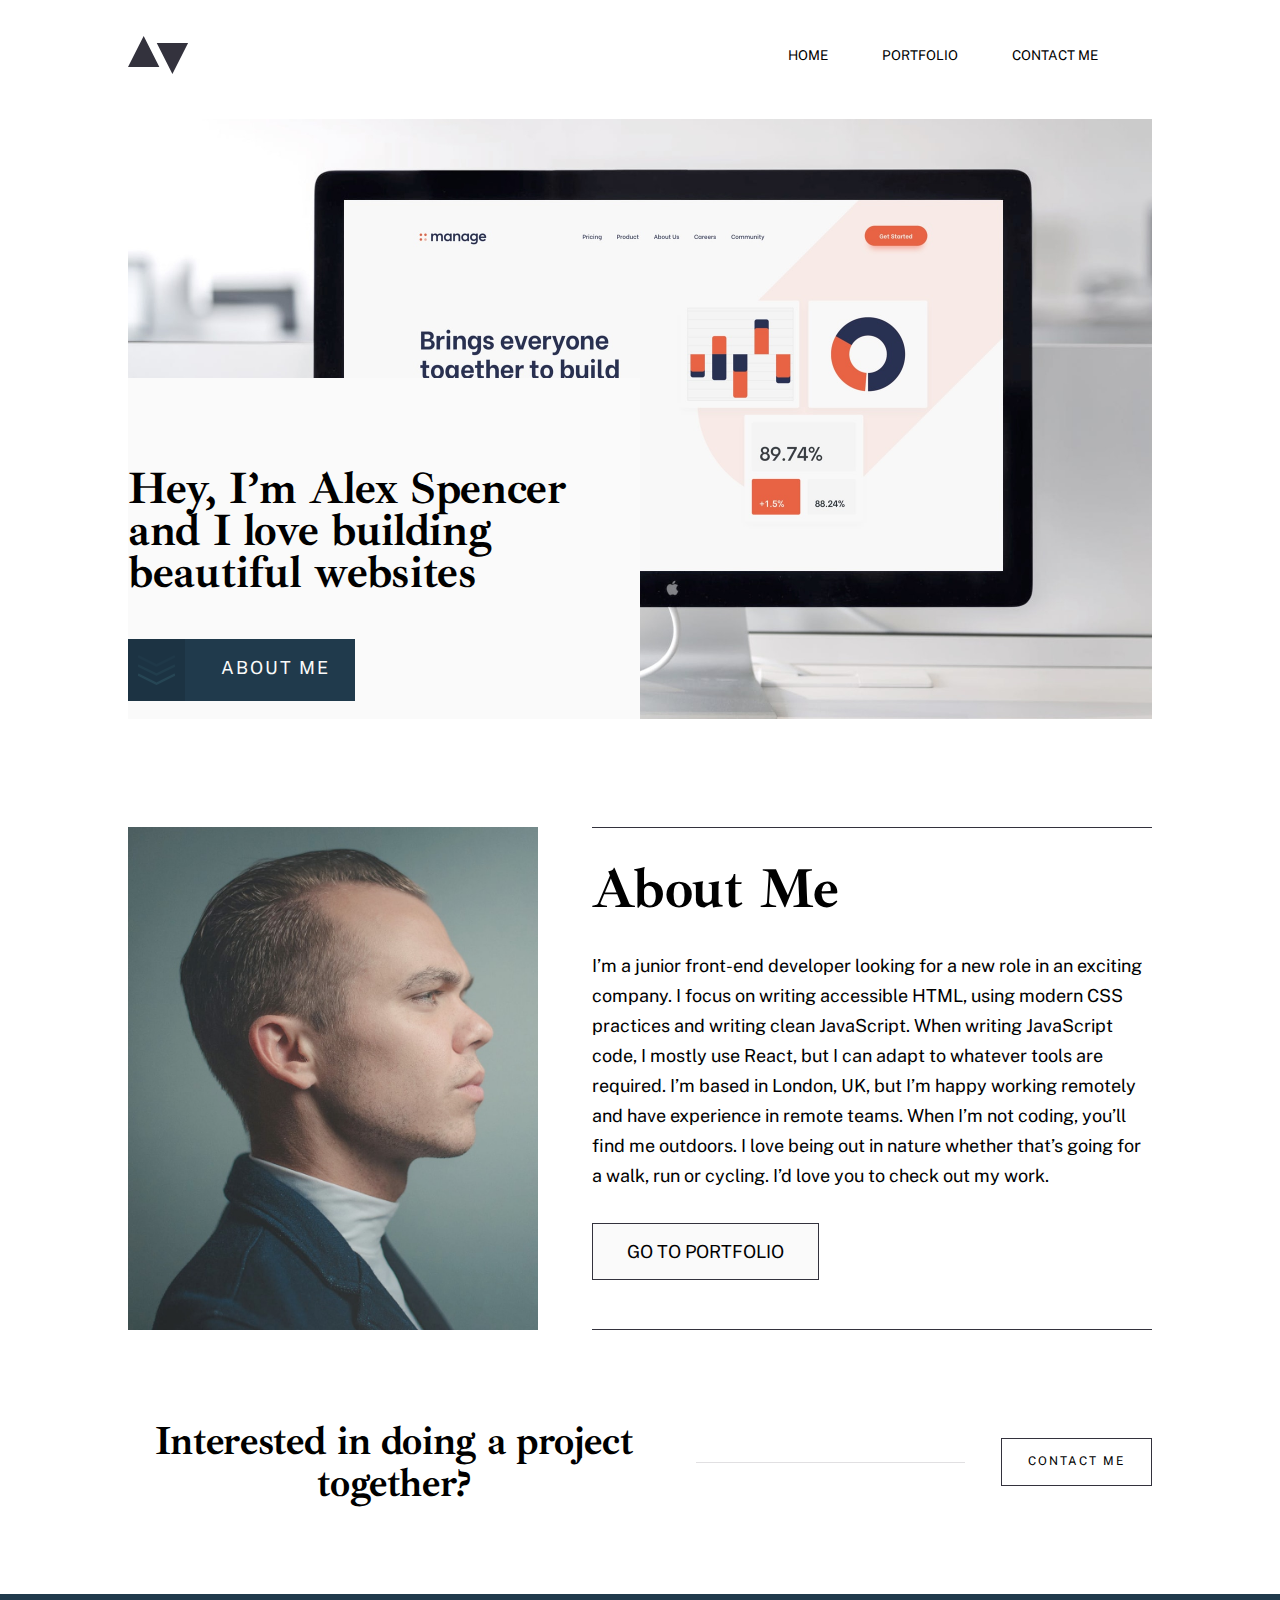
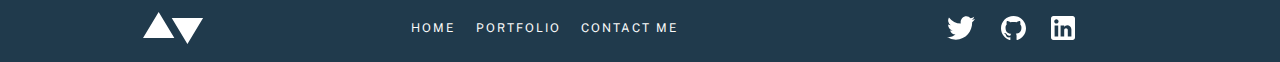
==== index.html @ ee43ae6a "Initial Commit" ====
<!DOCTYPE html>
<html lang="en">
<head>
  <meta charset="UTF-8">
  <meta name="viewport" content="width=device-width, initial-scale=1.0">

  <link rel="icon" type="image/png" sizes="32x32" href="./images/favicon-32x32.png">
  
  <title>Frontend Mentor | Minimalist Portfolio</title>
  <link rel="stylesheet" href="assets/css/app.css">
  <link rel="preconnect" href="https://fonts.googleapis.com">
  <link rel="preconnect" href="https://fonts.gstatic.com" crossorigin>
  <link href="https://fonts.googleapis.com/css2?family=Ibarra+Real+Nova:wght@400;700&family=Public+Sans&display=swap" rel="stylesheet">
</head>
<body>

    <!-- MAIN HEADER -->
    <header>
        <div class="container header--container flex-row-item space-b">
            <img src="assets/images/logo.svg" alt="Logo Image" class="main--logo">
            <nav class="nav">
                <div class="nav__menu">
                    <p class="body__three menu-item">Home</p>
                    <p class="body__three menu-item">Portfolio</p>
                    <p class="body__three menu-item">Contact Me</p>
                </div>
                <div class="nav__block">
                    <div class="nav__bar "></div>
                    <div class="nav__bar "></div>
                    <div class="nav__bar "></div>
                </div>
            </nav>
        </div>
    </header>

    <!-- HERO SECTION -->
    <section class="hero">
        <div class="container hero--container">
            <img src="assets/images/homepage/mobile/image-homepage-hero@2x.jpg" alt="Homepage Hero Image" class="hero__img mobile">
            <div class="hero__msg">
                <p class="heading heading__one">Hey, I’m Alex Spencer and I love building beautiful websites</p>
                <div class="btn bg__dark">
                    <img src="assets/images/icons/down-arrows.svg" alt="Arrow Down Icon" class="down-arrow-icon">
                    <p class="btn__text">About Me</p>
                </div>
            </div>
        </div>
    </section>

    <!-- ABOUT ME SECTION -->
    <section class="about-me">
        <div class="container about-me-container">
            <img src="assets/images/homepage/mobile/image-homepage-profile@2x.jpg" alt="" class="about-me-img mobile">
            <img src="assets/images/homepage/tablet/image-homepage-profile@2x.jpg" alt="" class="about-me-img tablet">
            <img src="assets/images/homepage/desktop/image-homepage-profile@2x.jpg" alt="" class="about-me-img desktop">
            <div class="about-me-details">
                <p class="heading heading__one about--heading">About Me</p>
                <p class="body__one">
                    I’m a junior front-end developer looking for a new role in an exciting company. 
                    I focus on writing accessible HTML, using modern CSS practices and writing clean 
                    JavaScript. When writing JavaScript code, I mostly use React, but I can adapt to 
                    whatever tools are required. I’m based in London, UK, but I’m happy working remotely 
                    and have experience in remote teams. When I’m not coding, you’ll find me outdoors. 
                    I love being out in nature whether that’s going for a walk, run or cycling. I’d love 
                    you to check out my work.
                </p>
                <div class="btn bg__light about-me-btn">Go to Portfolio</div>
            </div>
        </div>
    </section>

    <!-- CONTACT SECTION -->
    <section class="contact">
        <div class="container contact--container">
            <p class="heading heading__one align__center">Interested in doing a project together?</p>
            <div class="black__bar"></div>
            <div class="btn contact-btn">Contact Me </div>
        </div>
    </section>
    
    <!-- FOOTER -->
    <footer class="footer bg__dark">
        <div class="container footer--container">
            <img src="assets/images/icons/logo-light.svg" alt="Logo Image" class="main--logo footer--logo">
            <div class="footer-links align__center">
                <p class="body__two footer-link">Home</p>
                <p class="body__two footer-link">Portfolio</p>
                <p class="body__two footer-link">Contact Me</p>
            </div>
            <div class="footer-icon-bar flex--icons">
                <img src="assets/images/icons/twitter-light.svg" alt="" class="footer-icon tw">
                <img src="assets/images/icons/github-light.svg" alt="" class="footer-icon git">
                <img src="assets/images/icons/linkedin-light.svg" alt="" class="footer-icon in">
            </div>
        </div>
    </footer>

    <script src="assets/js/main.js"></script>
</body>
</html>
---- assets/css/app.css ----
:root{
    --clr-primary-100: #5fb482;
    --clr-primary-200: #203a4c;
    --clr-primary-300: #33323d;

    --clr-secondary-100: #fafafa;
    --clr-secondary-200: #eaeaeb;
    --clr-secondary-300: #f43030;

    --ff-primary: 'Ibarra Real Nova', sans-serif;
    --ff-accent: 'Public Sans', sans-serif;
}
*, *::before, *::after {
    box-sizing: border-box;
}
body{
    margin: 0;
    font-family: var(--ff-accent);
    font-size: 18px;
}
img{
    display: block;
    max-width: 100%;
}
.heading{
    font-family: var(--ff-primary);
    font-weight: 700;
}
.heading__one{
    font-size: 3.125em;
    line-height: 50px;
    letter-spacing: -0.45px;
}
.heading__two{
    font-size: 2.5em;
    line-height: 42px;
    letter-spacing: -0.36px;
}
.heading__three{
    font-size: 2em;
    line-height: 36px;
    letter-spacing: -0.29px;
}
.body__one, .body__two{
    font-family: var(--ff-accent);
    font-weight: 400;
    line-height: 30px;
}
.body__one{
    font-size: 1em;
}
.body__two{
    font-size: 0.938em;
}
.body__three{
    font-size: 0.75em;
}
.bg__black{
    background-color: var(--clr-primary-300);
}
.bg__dark{
    background-color: var(--clr-primary-200);
}
.bg__light{
    background-color: var(--clr-secondary-100);
}
.align__center{
    text-align: center;
}
.container{
    width: 80%;
    max-width: 480px;
    margin: 0 auto;
}
.header--container{
    margin-top: 2em;
    display: flex;
    flex-direction: row;
    justify-content: space-between;
}
.hero--container{
    margin-top: 2.5em;
}
.about-me-container{
    margin-top: 6em;
}
.contact--container{
    margin-top: 5em;
}
.footer--container{
    padding: 4em 2em 4em 2em;
}

.nav__menu{
    display: none; 
}
.nav__menu.active__menu{
    display: block;
    position: absolute;
    top: 5em;
    /* right: 4em; */
    text-align: center;
    color: var(--clr-secondary-100);
    background-color: #000;
    text-transform: uppercase;
    font-size: 12px;
    padding: 2.5em 0;
    cursor: pointer;
    transform: translateX(-15.5em);
    transition: transform 100ms ease-in-out;
}
.nav__menu.active__menu .menu-item{
    padding: 0 7em 0 7em;
}
.nav__menu.active__menu .menu-item:hover{
    color: rgb(174, 174, 174);
}
.nav__menu.active__menu .menu-item:last-of-type{
    padding: 0 3em 0 3em;
}
.nav__block{
    position: relative;
    width: 2em;
    height: 2em;
    display: flex;
    justify-content: center;
    align-items: center;
    cursor: pointer;
    overflow: hidden;
}
.nav__block .nav__bar{
    position: absolute;
    width: 1.8em;
    height: 0.15em;
    background-color: var(--clr-primary-300);
    transition: 0.5s;
}
.nav__block .nav__bar:nth-child(1){
    transform: translateY(-0.625em);
}
.nav__block.active .nav__bar:nth-child(1){
    width: 1.8em;
    transform: translateY(0px) rotate(45deg);
    transition-delay: 0.125s;
}
.nav__block .nav__bar:nth-child(2){
    transform: translateY(0.625em);
}
.nav__block.active .nav__bar:nth-child(2){
    width: 0.8em;
    transform: translateY(0px) rotate(315deg);
    transition-delay: 0.25s;
}
.nav__block.active .nav__bar:nth-child(3){
    transform: translateX(1.925em);
}
.btn{
    width: 100%;
    max-width: 12.625em;
    display: flex;
    flex-direction: row;
    justify-content: space-evenly;
}
.btn__text{
    text-transform: uppercase;
    color: var(--clr-secondary-100);
    padding: 0px 25px 0px 25px;
    letter-spacing: 2px;
}
.down-arrow-icon{
    width: 25%;
    padding: 15px 10px;
    background-color: #000;
    opacity: 0.1;
    margin-inline: 0 auto;
}
.about-me-img.tablet, .about-me-img.desktop{
    display: none;
}
.about-me-details{
    margin-top: 2em;
    border-top: 1px solid var(--clr-primary-300);
    border-bottom: 1px solid var(--clr-primary-300);;
}
.about--heading{
    margin-top: 0.65em;
    margin-bottom: 0.65em;
}
.about-me-btn{
    padding: 17px 25px 17px 26px;
    border: 1px solid var(--clr-primary-300);
    text-transform: uppercase;
    margin-top: 1.8em;
    margin-bottom: 2.738em;
}
.black__bar{
    display: none;
}
.contact-btn{
    width: 10.125em;
    padding: 17px 22px 17px 25px;
    border: 1px solid var(--clr-primary-300);
    text-transform: uppercase;
    margin: 0 auto;
}
.footer{
    /*  */
    margin-top: 5em;
}
.flex--icons{
    display: flex;
    flex-direction: row;
    justify-content: space-evenly;
}
.main--logo.footer--logo{
    margin: 0 auto;
}
.footer-links{
    color: var(--clr-secondary-100);
    text-transform: uppercase;
    letter-spacing: 2px;
}
.footer-link:first-of-type{
    margin-top: 2.5em;
}
.footer-link{
    margin-bottom: 2em;
}
.footer-icon-bar{
    margin-top: 2.5em;
    margin-bottom: 3.5em;
}
.footer-icon.git{
    margin-left: -2em;
    margin-right: -2em;
}
.projects--container{
    margin-top: 2em;
}
.project__details{
    margin-top: 2em;
    border-top: 2px solid #33323d09;
    border-bottom: 2px solid #33323d09;
}
.project__img.mobile{
    margin-top: 2em;
}
.project__img.tablet, .project__img.desktop{
    display: none;
}
p.heading.heading__one.project__heading{
    font-size: 40px;
    line-height: 42px;
    letter-spacing: -0.36px;
    margin-bottom: unset;
}
.btn.bg__white{
    background-color: white;
    border: 1px solid #33323d;
    margin-bottom: 2em;
}
p.btn__text.project--btn{
    color: var(--clr-primary-300);
}
.project--info{
    margin-top: 2em;
    border-top: 2px solid #33323d09;
    border-bottom: 2px solid #33323d09;
}
.project--info.border--off{
    border-top: unset;
    border-bottom: unset;
}
.project--tag{
    font-size: 13px;
    line-height: 30px;
    font-weight: 700;
    color: var(--clr-primary-100);
}
.project--tag.capitalize{
    text-transform: capitalize;
}
.btn.bg__white.project{
    margin-top: 2em;
}
.project--background, .static--previews{
    font-size: 2em;
    line-height: 42px;
    font-weight: 400;
    letter-spacing: -0.29px;
    text-transform: capitalize;
}
.project--shuffler{
    margin-top: 2em;
    display: grid;
    grid-template-columns: repeat(2, 1fr);
}
.shuffle--left{
    border-top: 2px solid #33323d09;
    border-bottom: 2px solid #33323d09;
    border-right: 2px solid #33323d09;
}
.shuffle--right{
    border-top: 2px solid #33323d09;
    border-bottom: 2px solid #33323d09;
}
.previous--project, .next--project{
    font-family: var(--ff-primary);
    font-size: 32px;
    margin: 0.5em 0 0 0;
}
.next--project{
    margin-top: 1em;
    text-align: right;
}
.previous, .next{
    font-size: 16px;
    margin: unset;
    color: var(--clr-primary-300);
    opacity: 0.5;
    mix-blend-mode: normal;
    padding-bottom: 2em;
}
.arrow--icon.right, .next{
    float: right;
}
.contact--card{
    border-top: 2px solid #33323d09;
    border-bottom: 2px solid #33323d09;
    margin-top: 2em;
}
p.heading.heading__one.contact--heading, p.heading.heading__one.form--heading{
    margin-top: 0.5em;
    margin-bottom: 0.5em;
    font-size: 40px;
    line-height: 42px;
    letter-spacing: -0.36px;
}
label.body__one.form{
    display: block;
    font-size: 13px;
    margin-bottom: 0.8em;
}
.contact-icon-bar.flex--icons{
    justify-content: unset;
    margin-top: 2em;
    margin-bottom: 2em;
}
.contact-icon:nth-of-type(1), .contact-icon:nth-of-type(2){
    margin-right: 1em;
}
input, textarea{
    display: block;
    width: 100%;
    /* background-color: var(--clr-primary-300);
    opacity: 0.1; */
    padding-left: 0.6em;
    
}
::placeholder{
    color: var(--clr-primary-300);
    font-size: 13px;
    opacity: 40%;
}
input#name, input#email, input#message{
    margin-bottom: 1em;
    height: 48px;
}
.btn.bg__dark.contact--btn{
    margin-top: 2em;
}
.btn__text.contact--text{
    font-size: 12px;
    line-height: 14.1px;
    letter-spacing: 2px;
    padding: 1em 0 1em 0;
}
@media (min-width: 480px) {
    .container{
        max-width: 720px;
    }
    .nav__block{
        display: none;
    }
    .nav{
        width: 70%;
    }
    .nav__menu{
        /* width: 60%; */
        display: flex;
        justify-content: space-evenly;
        text-transform: uppercase;
    }
    .menu-item{
        margin: 0.8em 0;
    }
    .hero__img.mobile{
        display: none;
    }
    .hero--container{
        background-image: url("../images/homepage/tablet/image-homepage-hero@2x.jpg");
        background-size: cover;
        background-position: center;
        height: 600px;
        display: grid;
    }
    .hero__msg{
        background: #fafafa;
        width: 80%;
        grid-column-start: 1;
        grid-column-end: 3;
        grid-row-start: 16;
        grid-row-end: 17;
    }
    .hero__msg .heading{
        font-size: 2.5em;
        line-height: 42px;
        letter-spacing: -0.36px;
        padding: 1em 1em 0 0;
    }
    .about-me-container{
        display: flex;
        flex-direction: row;
    }
    .about-me-img.mobile, .about-me-img.desktop{
        display: none;
    }
    .about-me-img.tablet{
        display: block;
        min-width: 17.563em;
        width: 100%;
        object-fit: cover;
    
    }
    .about-me-details{
        /* width: 15em; */
        margin-top: 0;
        margin-left: 3em;
    }
    .contact--container{
        display: flex;
        flex-direction: row;
        justify-content: space-evenly;
    }
    p.heading.heading__one.align__center{
        font-size: 40px;
        line-height: 42px;
        letter-spacing: -0.36px;
        margin-top: unset;
        margin-bottom: unset;
    }
    .black__bar{
        display: block;
        width: 7.063rem;
        height: 1px;
        align-self: center;
        background-color: #33323d;
        margin-right: 2em;
        margin-left: 2em;
        opacity: 0.15;
    }
    .contact-btn{
        padding: 1.2em 0 0 0;
        align-self: center;
        font-size: 12px ;
        line-height: 14.1px;
        letter-spacing: 2px;
        width: 26rem;
        height: 48px;
    }
    .footer--container{
        max-width: 1100px;
        width: 100%;
        padding: 1em 0;
        display: flex;
        flex-direction: row;
        justify-content: space-around;
        align-items: center;
    }
    .footer-icon-bar{
        margin-bottom: 0;
    }
    .footer-links{
        width: 309px;
        display: flex;
        flex-direction: row;
        justify-content: space-evenly;
        align-items: center;
    }
    .footer-links.align__center{
        text-align: unset;
    }
    .footer-link{
        margin: 0;
        font-size: 12px;
        line-height: 14.1px;
        letter-spacing: 2px;
    }
    .footer-link:first-of-type{
        margin-top: 0;
    }
    .main--logo.footer--logo{
        margin: 0;
    }
    .footer-icon-bar.flex--icons{
        margin: 0;
        width: 14em;
        height: 24px;
    }
    .project{
        display: flex;
        flex-direction: row;
        justify-content: space-between;
    }
    .project--two, .project--four{
        flex-direction: row-reverse;
    }
    .project--two, .project--three, .project--four{
        margin-top: 2em;
    }
    .project__img.tablet{
        display: block;
        width: 339px;
        height: 314px;
        margin-top: 5em;
    }
    .project__details{
        width: 281px;
        height: 418px;
    }
    .project__img.mobile, .project__img.desktop{
        display: none;
    }
    img.project__img.tablet.hero{
        display: block;
        width: unset;
        height: unset;
        margin-top: 4em;
    }
    .project--info.main{
        display: grid;
        grid-template-columns: repeat(2, 1fr);
        grid-template-rows: 82px;
    }
    .project--tag.base, .project--tag.capitalize.place, .btn.bg__white.project{
        grid-column: 1/2; 
    }
    .project--tag.base{
        margin-bottom: 2em;
    }
    .heading.heading__one.project__heading{
        margin-top: unset;
    }
    .body__one, .project--tag.base, .project--tag.capitalize.place{
        margin: unset;
    }
    .btn.bg__white.project{
        margin-top: 1em;
        margin-bottom: 1em;
    }
    .project__img.tablet.static{
        display: block;
        width: unset;
        height: unset;
        margin-top: 2em;
    }
}
@media (min-width: 801px) {
    .container{
        max-width: 1180px;
    }
    .nav__menu{
        justify-content: unset;
        float: right;
    }
    .menu-item{
        margin-right: 4em;
    }
    .hero--container{
        background-image: url("../images/homepage/desktop/image-homepage-hero@2x.jpg");
        background-size: cover;
        background-position: center;
    }
    .hero__msg{
        width: 50%;
    }
    .about-me-img.mobile, .about-me-img.tablet{
        display: none;
    }
    .about-me-img.desktop{
        display: block;
        max-width: 40%;
        object-fit: cover;
        /* width: 100%; */
    }
    .black__bar{
        width: 18em;
    }
    .project__img.desktop{
        display: block;
        width: 540px;
        height: 500px;
        margin-top: 2em;
    }
    .project__details{
        width: 350px;
        height: 500px;
    }
    .project__img.mobile, .project__img.tablet{
        display: none;
    }
    img.project__img.tablet.hero{
        display: none;
    }
    .project--container{
        display: grid;
        grid-template-columns: repeat(2, 1fr);
    }
    img.project__img.desktop.hero--desk{
        width: unset;
        height: unset;
        margin-top: 4em;
        grid-column: 1/3;
    }
    .project--info.main{
        margin-top: 4em;
        width: 350px;
        grid-column: 1/2;
        grid-row: 2/3;
    }
    .body__one, .project--tag.capitalize.place, .btn.bg__white.project{
        grid-column: 1/3;
    }
    .project--info.border--off.static--div{
        grid-column: 2/3;
    }
    div.project--shuffler{
        grid-column: 1/3;
    }
    img.project__img.tablet.static{
        display: none;
    }
    img.project__img.desktop.static{
        display: block;
        width: unset;
        height: unset;
    }
    .contact--card, .contact--form{
        display: grid;
        grid-template-columns: repeat(2, 1fr);
    }
    form{
        margin-top: 1em;
    }
    .heading.heading__one.contact--heading{
        /* width: 350px;
        height: 42px; */
        grid-column: 1/2;
    }
    .body__one.contact__body{
        grid-column: 2/3;
        grid-row: 1/3;
    }
    .contact-icon-bar.flex--icons{
        grid-column: 2/3;
    }
    .btn.bg__dark.contact--btn{
        grid-column: 2/3;
    }
}
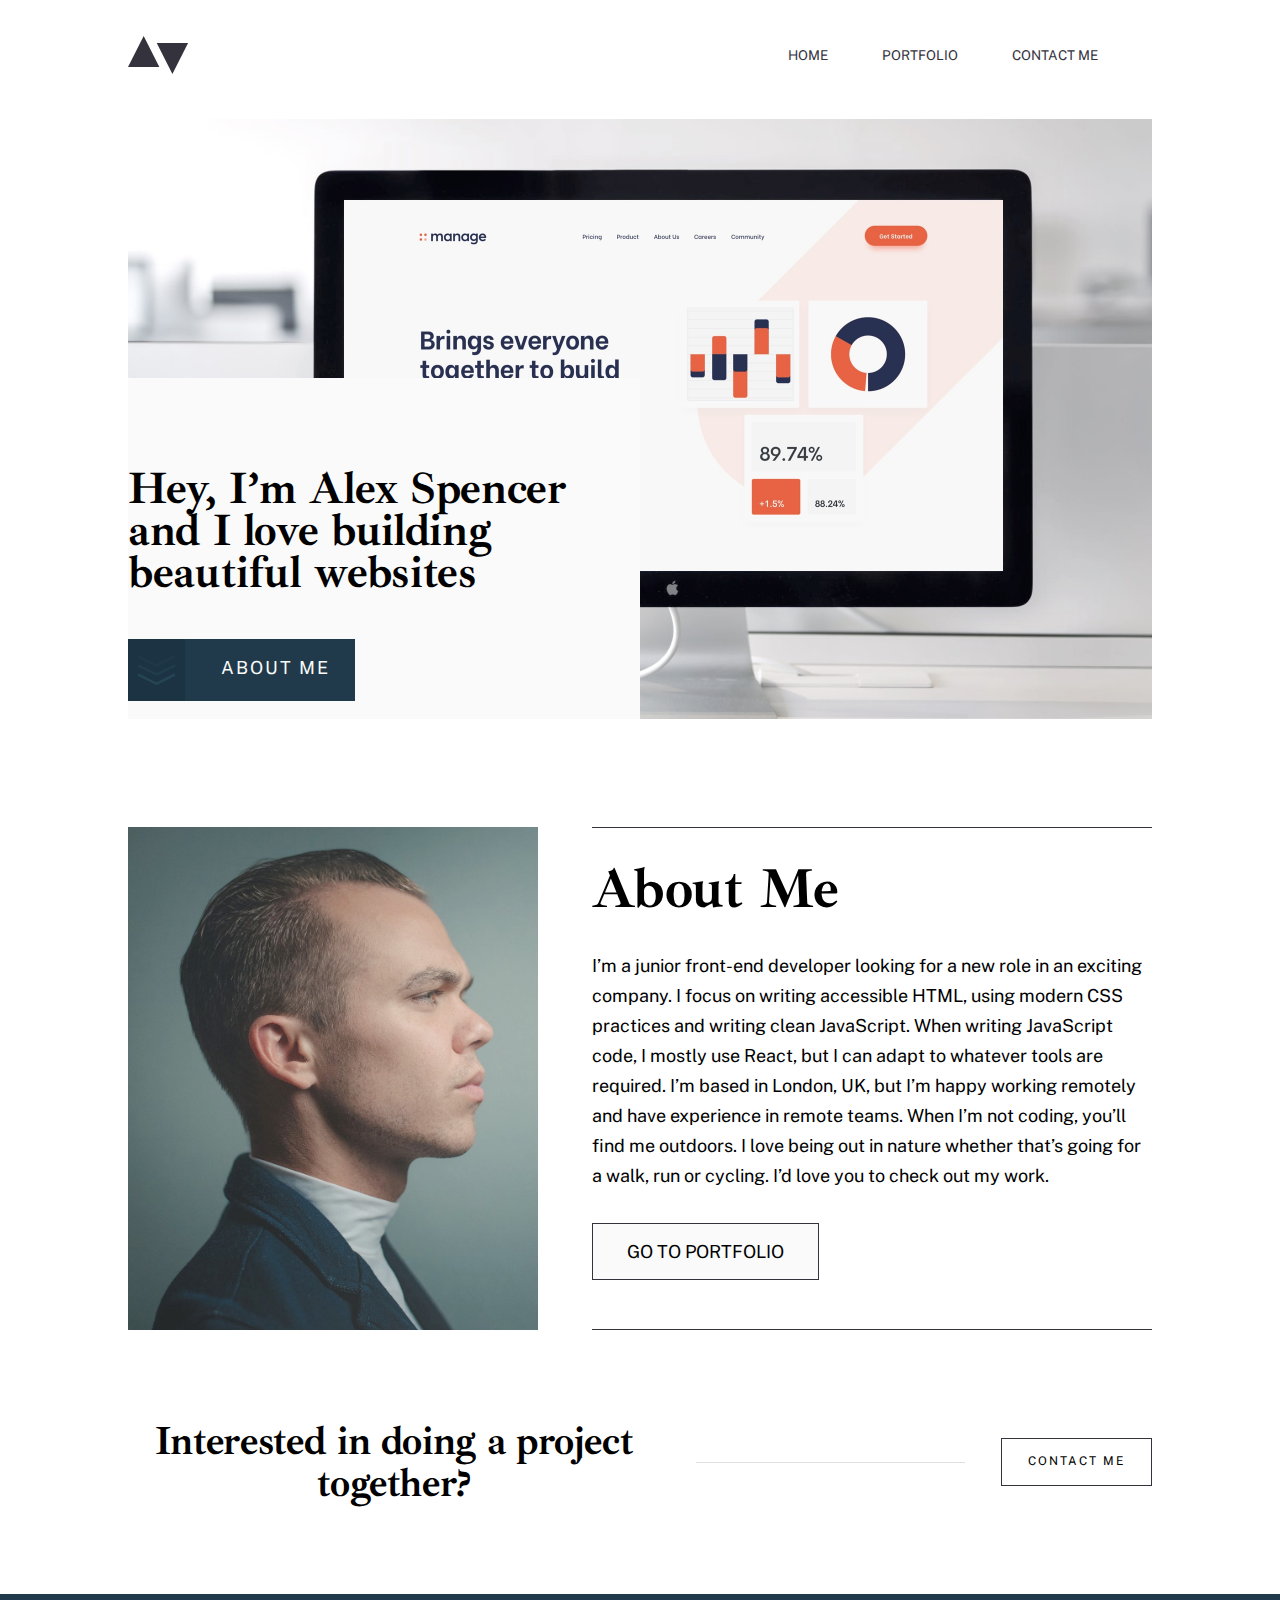
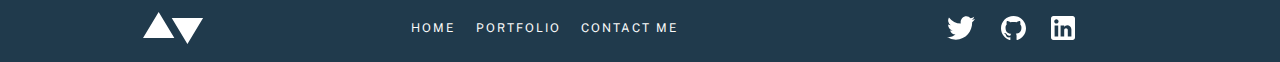
==== commit a18b6a81: "Added CSS modifications" ====
--- a/index.html
+++ b/index.html
@@ -20,9 +20,15 @@
             <img src="assets/images/logo.svg" alt="Logo Image" class="main--logo">
             <nav class="nav">
                 <div class="nav__menu">
-                    <p class="body__three menu-item">Home</p>
-                    <p class="body__three menu-item">Portfolio</p>
-                    <p class="body__three menu-item">Contact Me</p>
+                    <p class="body__three menu-item">
+                        <a href="#home" target="_blank">Home</a> 
+                    </p>
+                    <p class="body__three menu-item">
+                        <a href="portfolio.html">Portfolio</a>
+                    </p>
+                    <p class="body__three menu-item">
+                        <a href="contact.html">Contact Me</a>
+                    </p>
                 </div>
                 <div class="nav__block">
                     <div class="nav__bar "></div>
--- a/assets/css/app.css
+++ b/assets/css/app.css
@@ -21,6 +21,13 @@
 img{
     display: block;
     max-width: 100%;
+}
+a{
+    text-decoration: none;
+    color: var(--clr-primary-300);
+}
+a:hover{
+    color: var(--clr-primary-100);
 }
 .heading{
     font-family: var(--ff-primary);
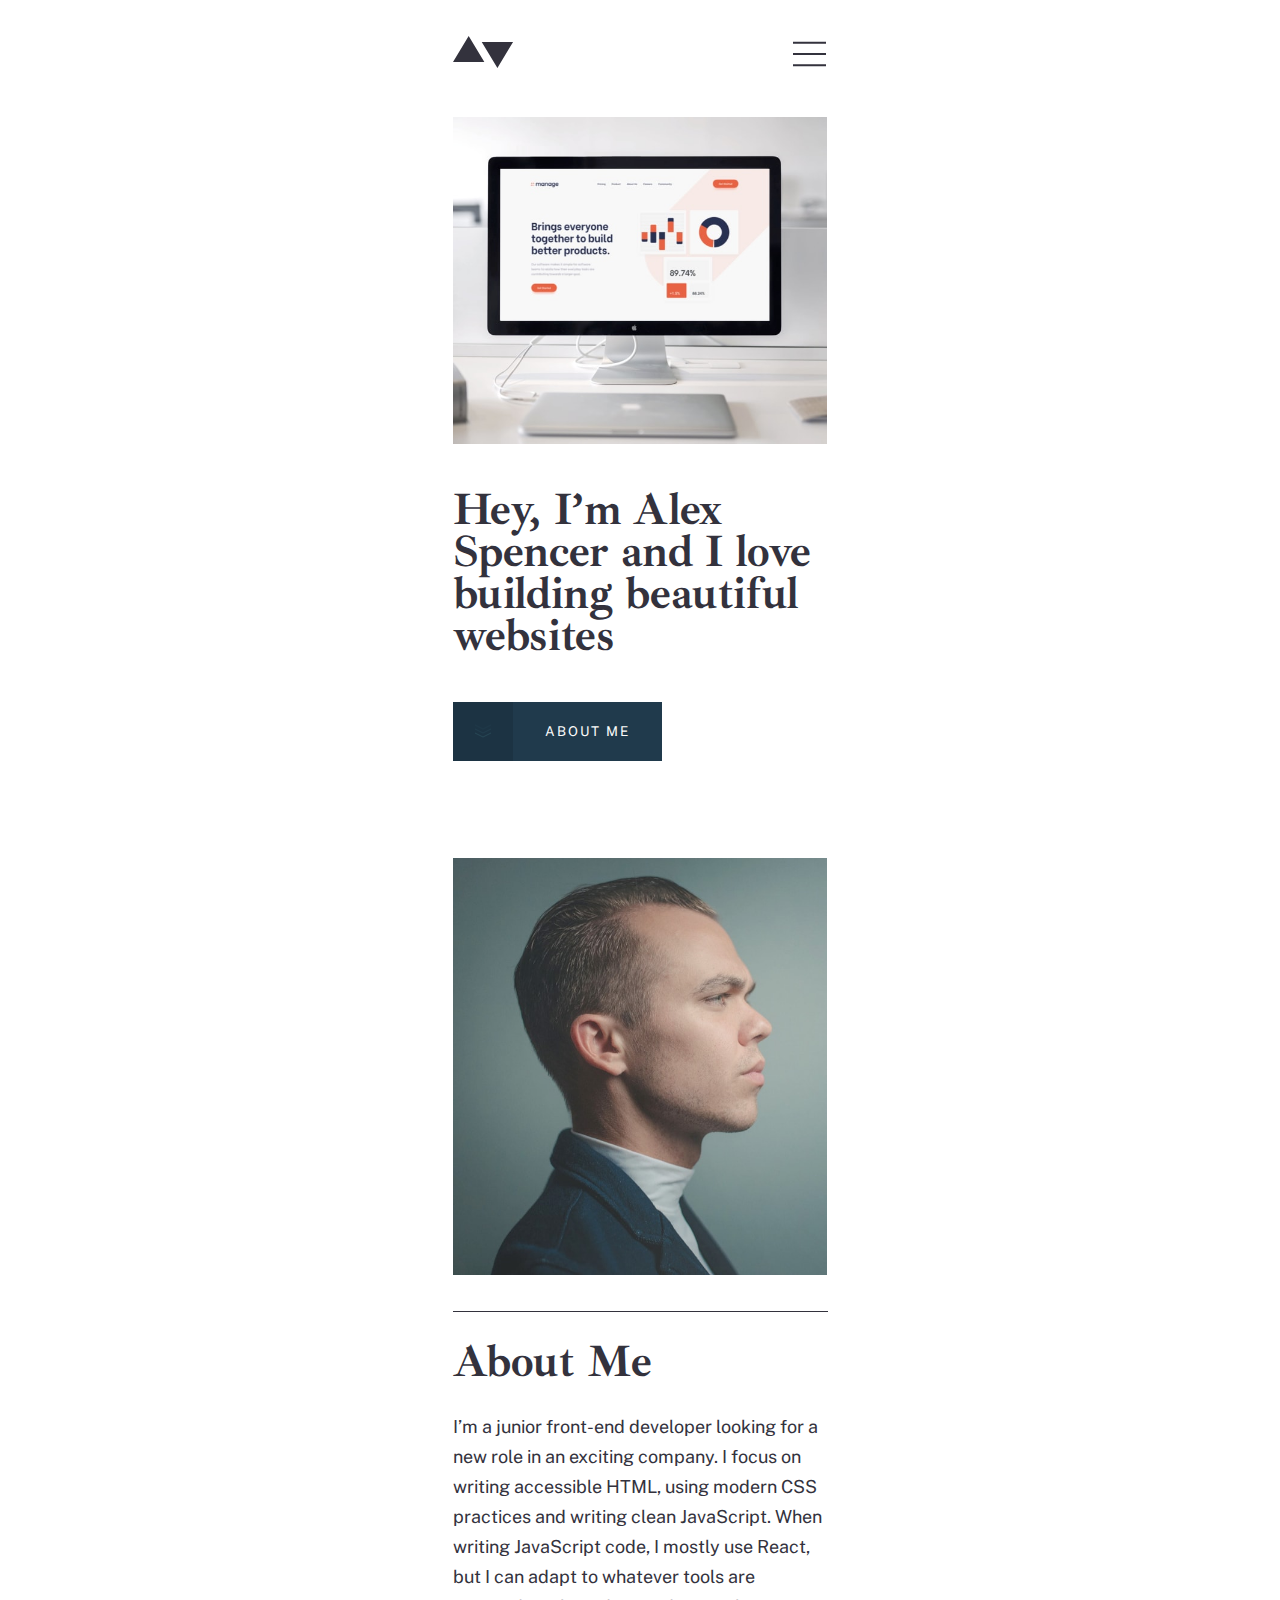
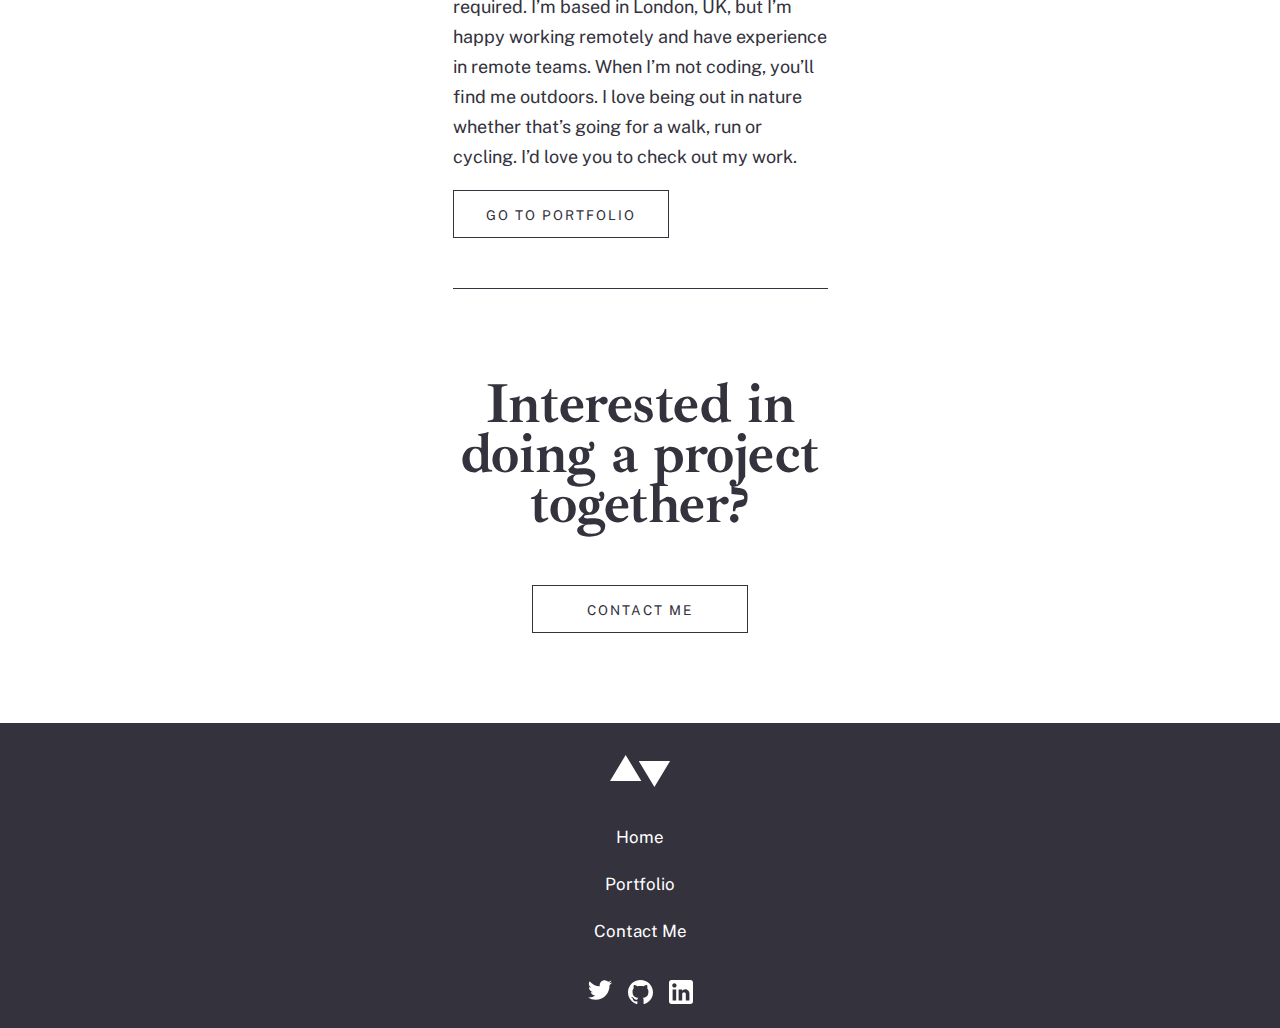
==== commit 3131c465: "modified html and css" ====
--- a/index.html
+++ b/index.html
@@ -16,18 +16,18 @@
 
     <!-- MAIN HEADER -->
     <header>
-        <div class="container header--container flex-row-item space-b">
+        <div class="container header--container">
             <img src="assets/images/logo.svg" alt="Logo Image" class="main--logo">
             <nav class="nav">
                 <div class="nav__menu">
                     <p class="body__three menu-item">
-                        <a href="#home" target="_blank">Home</a> 
+                        <a href="#home" target="_blank" class="header--link">Home</a> 
                     </p>
                     <p class="body__three menu-item">
-                        <a href="portfolio.html">Portfolio</a>
+                        <a href="portfolio.html"  class="header--link">Portfolio</a>
                     </p>
                     <p class="body__three menu-item">
-                        <a href="contact.html">Contact Me</a>
+                        <a href="contact.html"  class="header--link">Contact Me</a>
                     </p>
                 </div>
                 <div class="nav__block">
@@ -44,10 +44,12 @@
         <div class="container hero--container">
             <img src="assets/images/homepage/mobile/image-homepage-hero@2x.jpg" alt="Homepage Hero Image" class="hero__img mobile">
             <div class="hero__msg">
-                <p class="heading heading__one">Hey, I’m Alex Spencer and I love building beautiful websites</p>
-                <div class="btn bg__dark">
-                    <img src="assets/images/icons/down-arrows.svg" alt="Arrow Down Icon" class="down-arrow-icon">
-                    <p class="btn__text">About Me</p>
+                <p class="heading heading__two">Hey, I’m Alex Spencer and I love building beautiful websites</p>
+                <div class="btn hero--btn">
+                    <a href="#about-me" class="hero--link bg--dim">
+                        <img src="assets/images/icons/down-arrows.svg" alt="Arrow Down Icon" class="down-arrow-icon">
+                        <p class="body__three btn__text">About Me</p>
+                    </a>
                 </div>
             </div>
         </div>
@@ -60,7 +62,7 @@
             <img src="assets/images/homepage/tablet/image-homepage-profile@2x.jpg" alt="" class="about-me-img tablet">
             <img src="assets/images/homepage/desktop/image-homepage-profile@2x.jpg" alt="" class="about-me-img desktop">
             <div class="about-me-details">
-                <p class="heading heading__one about--heading">About Me</p>
+                <p class="heading heading__two" id="about-me">About Me</p>
                 <p class="body__one">
                     I’m a junior front-end developer looking for a new role in an exciting company. 
                     I focus on writing accessible HTML, using modern CSS practices and writing clean 
@@ -70,7 +72,9 @@
                     I love being out in nature whether that’s going for a walk, run or cycling. I’d love 
                     you to check out my work.
                 </p>
-                <div class="btn bg__light about-me-btn">Go to Portfolio</div>
+                <div class="btn about-me-btn">
+                    <a href="portfolio.html" class="body__three btn__text center--align">Go to Portfolio</a>
+                </div>
             </div>
         </div>
     </section>
@@ -78,22 +82,30 @@
     <!-- CONTACT SECTION -->
     <section class="contact">
         <div class="container contact--container">
-            <p class="heading heading__one align__center">Interested in doing a project together?</p>
+            <p class="heading heading__one center--align">Interested in doing a project together?</p>
             <div class="black__bar"></div>
-            <div class="btn contact-btn">Contact Me </div>
+            <div class="btn contact-btn">
+                <a href="contact.html" class="body__three btn__text center--align">Contact Me</a>
+            </div>
         </div>
     </section>
     
     <!-- FOOTER -->
-    <footer class="footer bg__dark">
+    <footer class="footer bg--dark">
         <div class="container footer--container">
             <img src="assets/images/icons/logo-light.svg" alt="Logo Image" class="main--logo footer--logo">
-            <div class="footer-links align__center">
-                <p class="body__two footer-link">Home</p>
-                <p class="body__two footer-link">Portfolio</p>
-                <p class="body__two footer-link">Contact Me</p>
+            <div class="footer-links center--align">
+                <p class="body__two footer-link">
+                    <a href="index.html">Home</a>
+                </p>
+                <p class="body__two footer-link">
+                    <a href="portfolio.html">Portfolio</a>
+                </p>
+                <p class="body__two footer-link">
+                    <a href="contact.html">Contact Me</a>
+                </p>
             </div>
-            <div class="footer-icon-bar flex--icons">
+            <div class="footer-icon-bar">
                 <img src="assets/images/icons/twitter-light.svg" alt="" class="footer-icon tw">
                 <img src="assets/images/icons/github-light.svg" alt="" class="footer-icon git">
                 <img src="assets/images/icons/linkedin-light.svg" alt="" class="footer-icon in">
--- a/assets/css/app.css
+++ b/assets/css/app.css
@@ -1,3 +1,5 @@
+/* STYLING THE INDEX PAGE */
+/* COLOR PROPERTIES */
 :root{
     --clr-primary-100: #5fb482;
     --clr-primary-200: #203a4c;
@@ -10,6 +12,8 @@
     --ff-primary: 'Ibarra Real Nova', sans-serif;
     --ff-accent: 'Public Sans', sans-serif;
 }
+
+/* MAIN BODY  */
 *, *::before, *::after {
     box-sizing: border-box;
 }
@@ -17,6 +21,9 @@
     margin: 0;
     font-family: var(--ff-accent);
     font-size: 18px;
+    font-weight: 400;
+    line-height: 30px;
+    color: #33323d;
 }
 img{
     display: block;
@@ -24,66 +31,58 @@
 }
 a{
     text-decoration: none;
-    color: var(--clr-primary-300);
+    color: inherit;
 }
 a:hover{
     color: var(--clr-primary-100);
-}
+    cursor: pointer;
+}
+
+/* TEXT FORMATTING */
 .heading{
     font-family: var(--ff-primary);
     font-weight: 700;
 }
-.heading__one{
+.heading.heading__one{
     font-size: 3.125em;
     line-height: 50px;
     letter-spacing: -0.45px;
 }
-.heading__two{
+.heading.heading__two{
     font-size: 2.5em;
     line-height: 42px;
     letter-spacing: -0.36px;
 }
-.heading__three{
+.heading.heading__three{
     font-size: 2em;
     line-height: 36px;
     letter-spacing: -0.29px;
 }
-.body__one, .body__two{
-    font-family: var(--ff-accent);
-    font-weight: 400;
-    line-height: 30px;
-}
-.body__one{
-    font-size: 1em;
-}
-.body__two{
-    font-size: 0.938em;
-}
-.body__three{
-    font-size: 0.75em;
-}
-.bg__black{
-    background-color: var(--clr-primary-300);
-}
-.bg__dark{
-    background-color: var(--clr-primary-200);
-}
-.bg__light{
-    background-color: var(--clr-secondary-100);
-}
-.align__center{
-    text-align: center;
-}
+.body__one{ font-size: 1em; }
+.body__two{ font-size: 0.938em; }
+.body__three{ font-size: 0.75em; }
+.body__three.btn__text{
+    line-height: 14.1px;
+    letter-spacing: 2px;
+    text-transform: uppercase;
+}
+.center--align{ text-align: center; }
+
+/* BACKGROUND COLORS */
+.bg--light{ background-color: var(--clr-secondary-100); }
+.bg--dim{ background-color: var(--clr-primary-200); }
+.bg--dark{ background-color: var(--clr-primary-300); }
+
+/* PRIMARY LAYOUT */
 .container{
     width: 80%;
-    max-width: 480px;
+    max-width: 375px;
     margin: 0 auto;
 }
 .header--container{
     margin-top: 2em;
-    display: flex;
-    flex-direction: row;
-    justify-content: space-between;
+    display: grid;
+    grid-template-columns: repeat(2, 1fr);
 }
 .hero--container{
     margin-top: 2.5em;
@@ -93,11 +92,18 @@
 }
 .contact--container{
     margin-top: 5em;
+    display: grid;
+    grid-template-columns: repeat(2, 1fr);
 }
 .footer--container{
-    padding: 4em 2em 4em 2em;
-}
-
+    margin-top: 5em;
+    display: grid;
+}
+
+/* NAVIGATION */
+nav.nav{
+    position: relative;
+}
 .nav__menu{
     display: none; 
 }
@@ -105,7 +111,7 @@
     display: block;
     position: absolute;
     top: 5em;
-    /* right: 4em; */
+    left: 12em;
     text-align: center;
     color: var(--clr-secondary-100);
     background-color: #000;
@@ -132,6 +138,7 @@
     display: flex;
     justify-content: center;
     align-items: center;
+    float: right;
     cursor: pointer;
     overflow: hidden;
 }
@@ -161,25 +168,26 @@
 .nav__block.active .nav__bar:nth-child(3){
     transform: translateX(1.925em);
 }
+
+/* BUTTONS, ICONS, IMAGES*/
 .btn{
     width: 100%;
-    max-width: 12.625em;
-    display: flex;
-    flex-direction: row;
-    justify-content: space-evenly;
-}
-.btn__text{
-    text-transform: uppercase;
+    max-width: 12em;
+    height: 48px;
     color: var(--clr-secondary-100);
-    padding: 0px 25px 0px 25px;
-    letter-spacing: 2px;
+}
+.btn.hero--btn a.hero--link{
+    display: inline-grid;
+    grid-template-columns: auto auto;
+}
+.btn.hero--btn a.hero--link p{
+    margin: auto;
+    padding: 1.4rem 2rem;
 }
 .down-arrow-icon{
-    width: 25%;
-    padding: 15px 10px;
+    padding: 1.4rem;
     background-color: #000;
     opacity: 0.1;
-    margin-inline: 0 auto;
 }
 .about-me-img.tablet, .about-me-img.desktop{
     display: none;
@@ -189,489 +197,54 @@
     border-top: 1px solid var(--clr-primary-300);
     border-bottom: 1px solid var(--clr-primary-300);;
 }
-.about--heading{
-    margin-top: 0.65em;
-    margin-bottom: 0.65em;
-}
-.about-me-btn{
-    padding: 17px 25px 17px 26px;
+#about-me{
+    margin: 0.65em auto;
+}
+.btn.about-me-btn{
+    margin: 0 0 2.738em 0;
+    border: 1px solid var(--clr-primary-300);
+}
+.btn.about-me-btn a.body__three.btn__text.center--align{
+    color: var(--clr-primary-300);
+    display: block;
+    padding-top: 1.063rem;
+}
+.black__bar{
+    display: none;
+}
+.contact--container p.heading.heading__one.center--align{
+    grid-column: 1/3;
+    margin-top: unset;
+}
+.contact-btn{
     border: 1px solid var(--clr-primary-300);
     text-transform: uppercase;
-    margin-top: 1.8em;
-    margin-bottom: 2.738em;
-}
-.black__bar{
-    display: none;
-}
-.contact-btn{
-    width: 10.125em;
-    padding: 17px 22px 17px 25px;
-    border: 1px solid var(--clr-primary-300);
-    text-transform: uppercase;
+    color: unset;
+    grid-row: 2/3;
+    grid-column: 1/3;
+    justify-self: center;
+}
+.contact-btn a{
+    display: block;
+    padding: 1.063rem 2rem;
+}
+.main--logo.footer--logo, .footer-icon-bar{
     margin: 0 auto;
 }
-.footer{
-    /*  */
-    margin-top: 5em;
-}
-.flex--icons{
-    display: flex;
-    flex-direction: row;
-    justify-content: space-evenly;
-}
 .main--logo.footer--logo{
-    margin: 0 auto;
+    margin-top: 2rem;
+}
+.footer-icon-bar{
+    margin-bottom: 1.5rem;
 }
 .footer-links{
-    color: var(--clr-secondary-100);
-    text-transform: uppercase;
-    letter-spacing: 2px;
-}
-.footer-link:first-of-type{
-    margin-top: 2.5em;
-}
-.footer-link{
-    margin-bottom: 2em;
+    color: #fff;
+}
+.footer-links, .footer-icon-bar{
+    margin-top: 1em;
 }
 .footer-icon-bar{
-    margin-top: 2.5em;
-    margin-bottom: 3.5em;
-}
-.footer-icon.git{
-    margin-left: -2em;
-    margin-right: -2em;
-}
-.projects--container{
-    margin-top: 2em;
-}
-.project__details{
-    margin-top: 2em;
-    border-top: 2px solid #33323d09;
-    border-bottom: 2px solid #33323d09;
-}
-.project__img.mobile{
-    margin-top: 2em;
-}
-.project__img.tablet, .project__img.desktop{
-    display: none;
-}
-p.heading.heading__one.project__heading{
-    font-size: 40px;
-    line-height: 42px;
-    letter-spacing: -0.36px;
-    margin-bottom: unset;
-}
-.btn.bg__white{
-    background-color: white;
-    border: 1px solid #33323d;
-    margin-bottom: 2em;
-}
-p.btn__text.project--btn{
-    color: var(--clr-primary-300);
-}
-.project--info{
-    margin-top: 2em;
-    border-top: 2px solid #33323d09;
-    border-bottom: 2px solid #33323d09;
-}
-.project--info.border--off{
-    border-top: unset;
-    border-bottom: unset;
-}
-.project--tag{
-    font-size: 13px;
-    line-height: 30px;
-    font-weight: 700;
-    color: var(--clr-primary-100);
-}
-.project--tag.capitalize{
-    text-transform: capitalize;
-}
-.btn.bg__white.project{
-    margin-top: 2em;
-}
-.project--background, .static--previews{
-    font-size: 2em;
-    line-height: 42px;
-    font-weight: 400;
-    letter-spacing: -0.29px;
-    text-transform: capitalize;
-}
-.project--shuffler{
-    margin-top: 2em;
-    display: grid;
-    grid-template-columns: repeat(2, 1fr);
-}
-.shuffle--left{
-    border-top: 2px solid #33323d09;
-    border-bottom: 2px solid #33323d09;
-    border-right: 2px solid #33323d09;
-}
-.shuffle--right{
-    border-top: 2px solid #33323d09;
-    border-bottom: 2px solid #33323d09;
-}
-.previous--project, .next--project{
-    font-family: var(--ff-primary);
-    font-size: 32px;
-    margin: 0.5em 0 0 0;
-}
-.next--project{
-    margin-top: 1em;
-    text-align: right;
-}
-.previous, .next{
-    font-size: 16px;
-    margin: unset;
-    color: var(--clr-primary-300);
-    opacity: 0.5;
-    mix-blend-mode: normal;
-    padding-bottom: 2em;
-}
-.arrow--icon.right, .next{
-    float: right;
-}
-.contact--card{
-    border-top: 2px solid #33323d09;
-    border-bottom: 2px solid #33323d09;
-    margin-top: 2em;
-}
-p.heading.heading__one.contact--heading, p.heading.heading__one.form--heading{
-    margin-top: 0.5em;
-    margin-bottom: 0.5em;
-    font-size: 40px;
-    line-height: 42px;
-    letter-spacing: -0.36px;
-}
-label.body__one.form{
-    display: block;
-    font-size: 13px;
-    margin-bottom: 0.8em;
-}
-.contact-icon-bar.flex--icons{
-    justify-content: unset;
-    margin-top: 2em;
-    margin-bottom: 2em;
-}
-.contact-icon:nth-of-type(1), .contact-icon:nth-of-type(2){
-    margin-right: 1em;
-}
-input, textarea{
-    display: block;
-    width: 100%;
-    /* background-color: var(--clr-primary-300);
-    opacity: 0.1; */
-    padding-left: 0.6em;
-    
-}
-::placeholder{
-    color: var(--clr-primary-300);
-    font-size: 13px;
-    opacity: 40%;
-}
-input#name, input#email, input#message{
-    margin-bottom: 1em;
-    height: 48px;
-}
-.btn.bg__dark.contact--btn{
-    margin-top: 2em;
-}
-.btn__text.contact--text{
-    font-size: 12px;
-    line-height: 14.1px;
-    letter-spacing: 2px;
-    padding: 1em 0 1em 0;
-}
-@media (min-width: 480px) {
-    .container{
-        max-width: 720px;
-    }
-    .nav__block{
-        display: none;
-    }
-    .nav{
-        width: 70%;
-    }
-    .nav__menu{
-        /* width: 60%; */
-        display: flex;
-        justify-content: space-evenly;
-        text-transform: uppercase;
-    }
-    .menu-item{
-        margin: 0.8em 0;
-    }
-    .hero__img.mobile{
-        display: none;
-    }
-    .hero--container{
-        background-image: url("../images/homepage/tablet/image-homepage-hero@2x.jpg");
-        background-size: cover;
-        background-position: center;
-        height: 600px;
-        display: grid;
-    }
-    .hero__msg{
-        background: #fafafa;
-        width: 80%;
-        grid-column-start: 1;
-        grid-column-end: 3;
-        grid-row-start: 16;
-        grid-row-end: 17;
-    }
-    .hero__msg .heading{
-        font-size: 2.5em;
-        line-height: 42px;
-        letter-spacing: -0.36px;
-        padding: 1em 1em 0 0;
-    }
-    .about-me-container{
-        display: flex;
-        flex-direction: row;
-    }
-    .about-me-img.mobile, .about-me-img.desktop{
-        display: none;
-    }
-    .about-me-img.tablet{
-        display: block;
-        min-width: 17.563em;
-        width: 100%;
-        object-fit: cover;
-    
-    }
-    .about-me-details{
-        /* width: 15em; */
-        margin-top: 0;
-        margin-left: 3em;
-    }
-    .contact--container{
-        display: flex;
-        flex-direction: row;
-        justify-content: space-evenly;
-    }
-    p.heading.heading__one.align__center{
-        font-size: 40px;
-        line-height: 42px;
-        letter-spacing: -0.36px;
-        margin-top: unset;
-        margin-bottom: unset;
-    }
-    .black__bar{
-        display: block;
-        width: 7.063rem;
-        height: 1px;
-        align-self: center;
-        background-color: #33323d;
-        margin-right: 2em;
-        margin-left: 2em;
-        opacity: 0.15;
-    }
-    .contact-btn{
-        padding: 1.2em 0 0 0;
-        align-self: center;
-        font-size: 12px ;
-        line-height: 14.1px;
-        letter-spacing: 2px;
-        width: 26rem;
-        height: 48px;
-    }
-    .footer--container{
-        max-width: 1100px;
-        width: 100%;
-        padding: 1em 0;
-        display: flex;
-        flex-direction: row;
-        justify-content: space-around;
-        align-items: center;
-    }
-    .footer-icon-bar{
-        margin-bottom: 0;
-    }
-    .footer-links{
-        width: 309px;
-        display: flex;
-        flex-direction: row;
-        justify-content: space-evenly;
-        align-items: center;
-    }
-    .footer-links.align__center{
-        text-align: unset;
-    }
-    .footer-link{
-        margin: 0;
-        font-size: 12px;
-        line-height: 14.1px;
-        letter-spacing: 2px;
-    }
-    .footer-link:first-of-type{
-        margin-top: 0;
-    }
-    .main--logo.footer--logo{
-        margin: 0;
-    }
-    .footer-icon-bar.flex--icons{
-        margin: 0;
-        width: 14em;
-        height: 24px;
-    }
-    .project{
-        display: flex;
-        flex-direction: row;
-        justify-content: space-between;
-    }
-    .project--two, .project--four{
-        flex-direction: row-reverse;
-    }
-    .project--two, .project--three, .project--four{
-        margin-top: 2em;
-    }
-    .project__img.tablet{
-        display: block;
-        width: 339px;
-        height: 314px;
-        margin-top: 5em;
-    }
-    .project__details{
-        width: 281px;
-        height: 418px;
-    }
-    .project__img.mobile, .project__img.desktop{
-        display: none;
-    }
-    img.project__img.tablet.hero{
-        display: block;
-        width: unset;
-        height: unset;
-        margin-top: 4em;
-    }
-    .project--info.main{
-        display: grid;
-        grid-template-columns: repeat(2, 1fr);
-        grid-template-rows: 82px;
-    }
-    .project--tag.base, .project--tag.capitalize.place, .btn.bg__white.project{
-        grid-column: 1/2; 
-    }
-    .project--tag.base{
-        margin-bottom: 2em;
-    }
-    .heading.heading__one.project__heading{
-        margin-top: unset;
-    }
-    .body__one, .project--tag.base, .project--tag.capitalize.place{
-        margin: unset;
-    }
-    .btn.bg__white.project{
-        margin-top: 1em;
-        margin-bottom: 1em;
-    }
-    .project__img.tablet.static{
-        display: block;
-        width: unset;
-        height: unset;
-        margin-top: 2em;
-    }
-}
-@media (min-width: 801px) {
-    .container{
-        max-width: 1180px;
-    }
-    .nav__menu{
-        justify-content: unset;
-        float: right;
-    }
-    .menu-item{
-        margin-right: 4em;
-    }
-    .hero--container{
-        background-image: url("../images/homepage/desktop/image-homepage-hero@2x.jpg");
-        background-size: cover;
-        background-position: center;
-    }
-    .hero__msg{
-        width: 50%;
-    }
-    .about-me-img.mobile, .about-me-img.tablet{
-        display: none;
-    }
-    .about-me-img.desktop{
-        display: block;
-        max-width: 40%;
-        object-fit: cover;
-        /* width: 100%; */
-    }
-    .black__bar{
-        width: 18em;
-    }
-    .project__img.desktop{
-        display: block;
-        width: 540px;
-        height: 500px;
-        margin-top: 2em;
-    }
-    .project__details{
-        width: 350px;
-        height: 500px;
-    }
-    .project__img.mobile, .project__img.tablet{
-        display: none;
-    }
-    img.project__img.tablet.hero{
-        display: none;
-    }
-    .project--container{
-        display: grid;
-        grid-template-columns: repeat(2, 1fr);
-    }
-    img.project__img.desktop.hero--desk{
-        width: unset;
-        height: unset;
-        margin-top: 4em;
-        grid-column: 1/3;
-    }
-    .project--info.main{
-        margin-top: 4em;
-        width: 350px;
-        grid-column: 1/2;
-        grid-row: 2/3;
-    }
-    .body__one, .project--tag.capitalize.place, .btn.bg__white.project{
-        grid-column: 1/3;
-    }
-    .project--info.border--off.static--div{
-        grid-column: 2/3;
-    }
-    div.project--shuffler{
-        grid-column: 1/3;
-    }
-    img.project__img.tablet.static{
-        display: none;
-    }
-    img.project__img.desktop.static{
-        display: block;
-        width: unset;
-        height: unset;
-    }
-    .contact--card, .contact--form{
-        display: grid;
-        grid-template-columns: repeat(2, 1fr);
-    }
-    form{
-        margin-top: 1em;
-    }
-    .heading.heading__one.contact--heading{
-        /* width: 350px;
-        height: 42px; */
-        grid-column: 1/2;
-    }
-    .body__one.contact__body{
-        grid-column: 2/3;
-        grid-row: 1/3;
-    }
-    .contact-icon-bar.flex--icons{
-        grid-column: 2/3;
-    }
-    .btn.bg__dark.contact--btn{
-        grid-column: 2/3;
-    }
+    display: inline-grid;
+    grid-template-columns: repeat(3, auto);
+    gap: 1rem;
 }